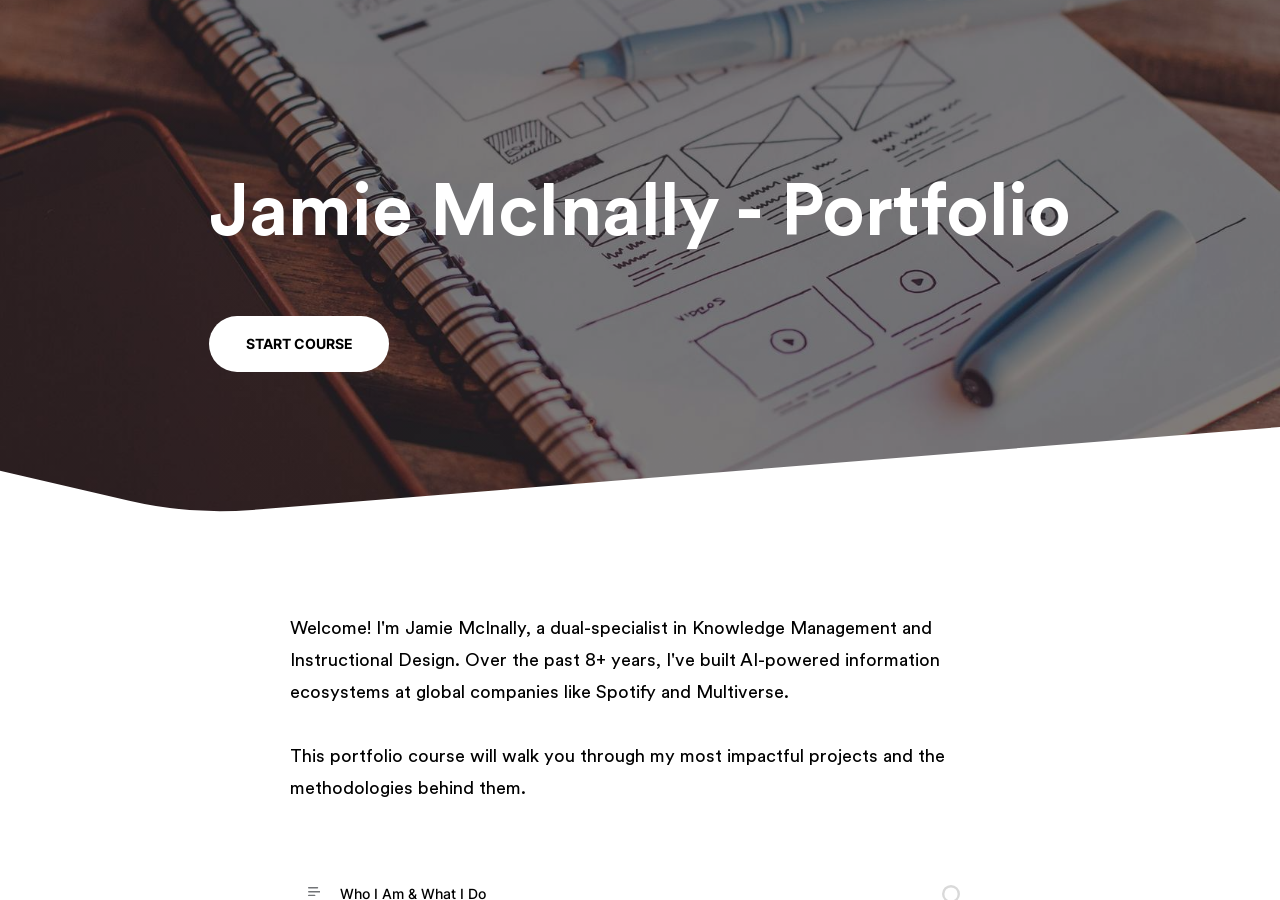
==== index.html @ 0e9d87c3 "Initial course upload" ====
<!DOCTYPE html>
<html lang="en" class="">
  <head>
    <meta http-equiv="X-UA-Compatible" content="IE=edge,chrome=1">
    <meta name="viewport" content="width=device-width, initial-scale=1">
    <meta charset="utf-8">

    <title>Jamie McInally - Portfolio</title>
    <script type="text/javascript" src="lib/lzwcompress.js"></script>

    <!-- Resize Hack -->
    <script type="text/javascript">
      window.resizeTo(screen.width, screen.height);
    </script>
    

    <script id="__ENTRY__" type="application/json">
      {".js":["rise/5131c7af.js"],".css":["sandbox/4adfab46.css"]}
    </script>

    <script id="__REMOTE_ENTRIES__" type="application/json">
      {"learn_distribution_frontend":{".js":["learn_dist/entry.js"]},"mondrian":{".js":["mondrian/entry.js"]}}
    </script>

    <script>
      (function() {
        const jsonp = {}
        const allowOutsideDriver = true

        function shouldLoad() {
          if(allowOutsideDriver)
            return true

          return window.location.protocol === 'file:'
            || (window !== window.parent && typeof window.parent.IsLmsPresent === 'function')
        }

        function loadModule(manifest) {
          const p = []

          if (manifest['.css'] != null) {
            for (var idx = 0; idx < manifest['.css'].length; idx++) {
              p.push(new Promise((resolve, reject) => {
                var link = document.createElement('link')
                link.onload = resolve
                link.onerror = reject
                link.rel = 'stylesheet'
                link.href = 'lib/' + manifest['.css'][idx]
                document.body.appendChild(link)
              }))
            }
          }

          if (manifest['.js'] != null) {
            for (var idx = 0; idx < manifest['.js'].length; idx++) {
              p.push(new Promise((resolve, reject) => {
                var script = document.createElement('script')
                script.onload = resolve
                script.onerror = reject
                script.src = 'lib/' + manifest['.js'][idx]
                document.body.appendChild(script)
              }))
            }
          }

          return Promise.all(p)
        }

        function deserialize(str) {
          const buffer = Uint8Array.from(atob(str), c => c.charCodeAt(0))
          const json = new TextDecoder().decode(buffer)
          const result = JSON.parse(json)
          return result
        }

        function __preventLoad() {
          let appDiv = document.getElementById('app')
          let errMsgSpan = document.createElement('span')
          let errMsgText = document.createTextNode('Error: Content launched outside of a supported LMS enviroment.')

          errMsgSpan.appendChild(errMsgText)
          appDiv.appendChild(errMsgSpan)

          throw new Error("Content launched outside of a supported LMS enviroment.")
        }

        function __loadEntry() {
          return loadModule(JSON.parse(document.getElementById('__ENTRY__').textContent))
        }

        function __loadRemoteEntry(name) {
          const manifest = JSON.parse(document.getElementById('__REMOTE_ENTRIES__').textContent)
          if (manifest[name] == null) throw new Error(`Missing manifest for remote entry "${name}".`)
          return loadModule(manifest[name])
        }

        async function __fetchCourse() {
          return Promise.resolve(deserialize("[base64]/[base64]/[base64]/IEFuIElMVCBpcyBiZXN0LjwvcD48cD48L3A+PHA+SXMgdGhlIHRvcGljIHNpbXBsZSwgYnV0IHdlIG5lZWQgaXQgdG8gYmUgaW50ZXJhY3RpdmU/[base64]/[base64]"))
        }

        window.__loadEntry = shouldLoad() ? __loadEntry : __preventLoad
        window.__loadRemoteEntry = __loadRemoteEntry
        window.__fetchCourse = __fetchCourse
      })()
    </script>
  </head>
  <body>
    <div id="app"></div>
    <script type="text/javascript">
  (function(root) {
    window.partnerContent = [];

    function isExport() {
      return true;
    }

    function resolvePath(path) {
      return ('assets/').concat(path);
    }

    function resolveFontPath(font) {
      return ('lib/fonts/').concat(font.key.split('/').reverse()[0]);
    }

    root.Runtime = {
      fetch: window.__fetchCourse,
      isExport: isExport,
      resolvePath: resolvePath,
      resolveFontPath: resolveFontPath
    };
  }(window));
</script>

    
    <script>__loadEntry()</script>

  </body>
</html>
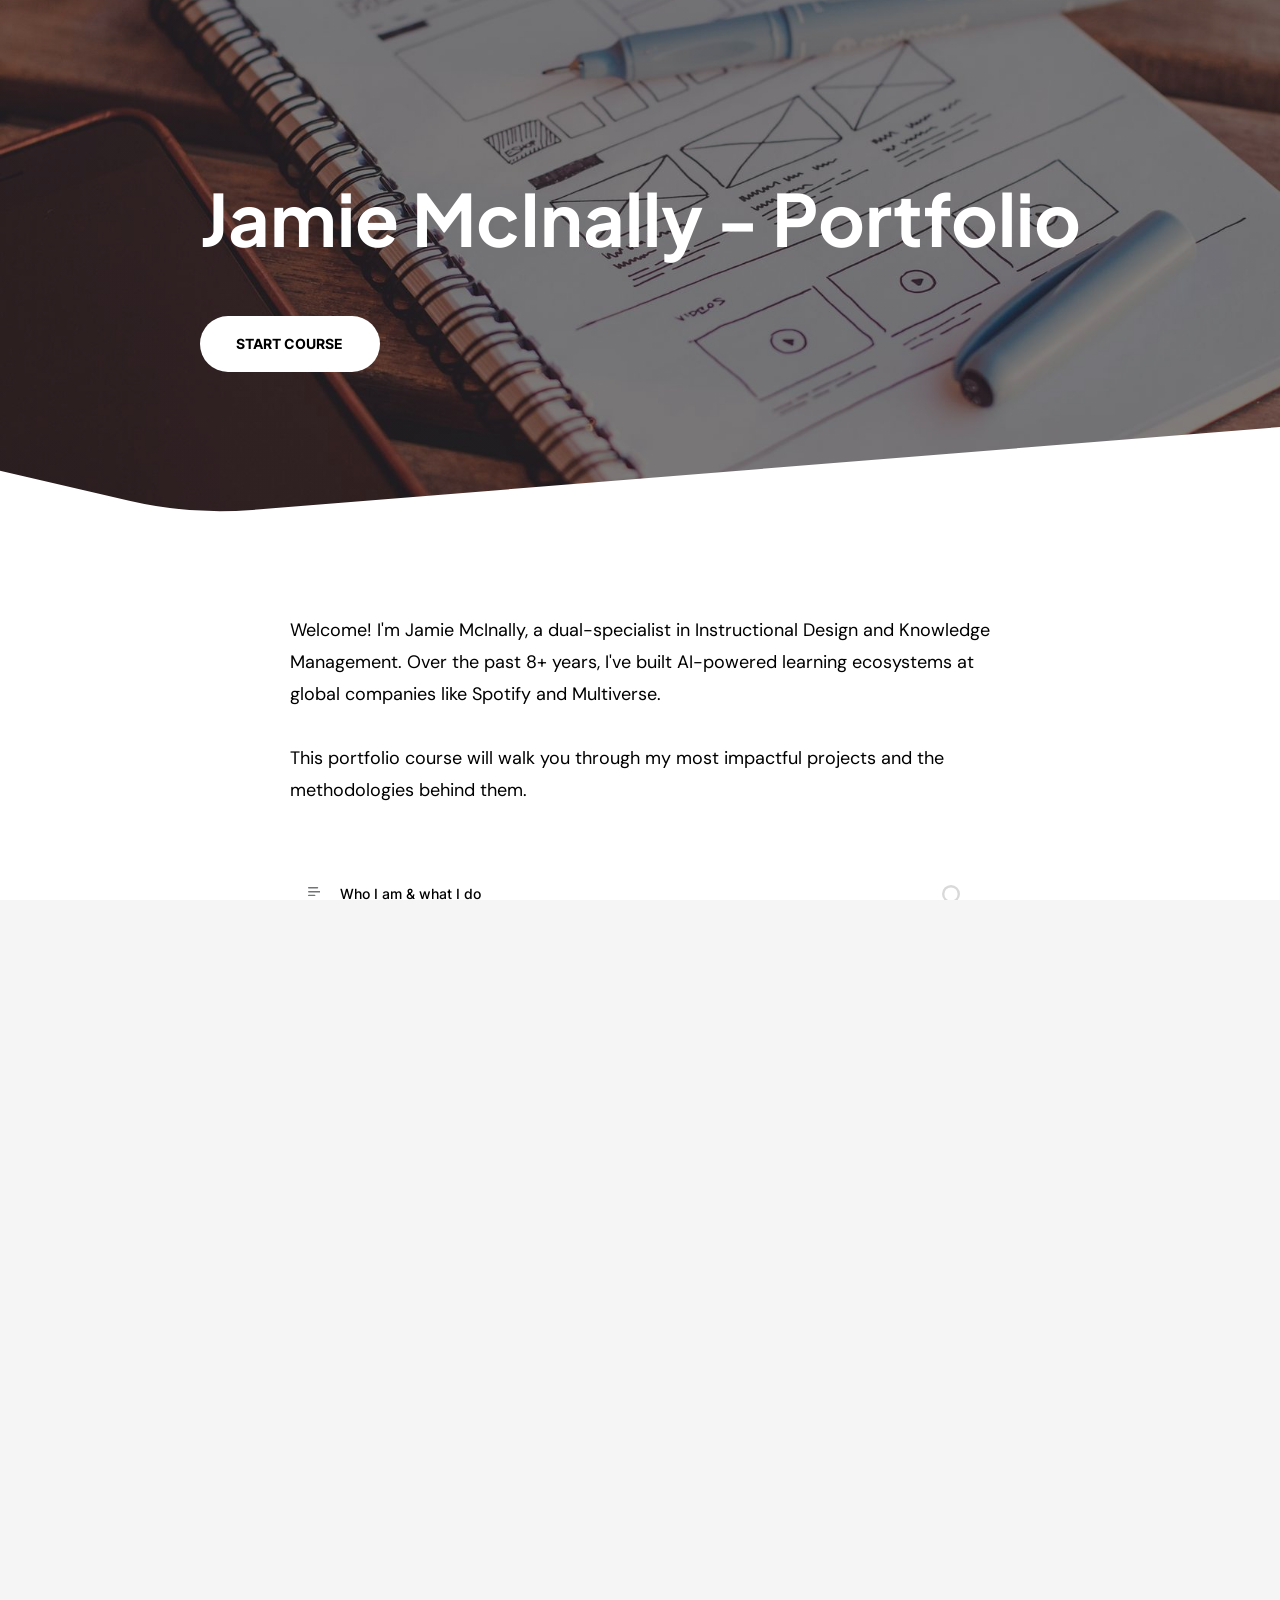
==== commit a26bab57: "Huge update" ====
--- a/index.html
+++ b/index.html
@@ -1,138 +1,29 @@
-<!DOCTYPE html>
-<html lang="en" class="">
+<!doctype html>
+<!-- 
+course package version: dZFE5QmO
+rise_frontend sha: fefe82bee16fb602da8425fad1713f0e124728c8
+learn_distribution_frontend sha: 5e69960931a77bb29e071b4e2230f7dd83dab11a
+mondrian sha: 61c2de206ac452634af1b1f515ff1442606437f8
+sandbox sha: 1a523bb51d71676bad2461acac398ab5ff49ea79
+ -->
+<html lang="en">
   <head>
-    <meta http-equiv="X-UA-Compatible" content="IE=edge,chrome=1">
-    <meta name="viewport" content="width=device-width, initial-scale=1">
     <meta charset="utf-8">
-
+    <meta name="viewport" content="width=device-width,initial-scale=1">
     <title>Jamie McInally - Portfolio</title>
-    <script type="text/javascript" src="lib/lzwcompress.js"></script>
-
-    <!-- Resize Hack -->
-    <script type="text/javascript">
-      window.resizeTo(screen.width, screen.height);
+    
+      <link rel="stylesheet" href="lib/sandbox/4adfab46.css">
+    
+    <script type="application/json" id="__CONFIG__">
+      {"remoteManifest":{"learn_distribution_frontend":{".js":["learn_dist/entry.js"]},"mondrian":{".js":["mondrian/entry.js"]}},"assetTargetPrefixes":{"media":"assets","font":"lib/fonts"}}
     </script>
-    
-
-    <script id="__ENTRY__" type="application/json">
-      {".js":["rise/5131c7af.js"],".css":["sandbox/4adfab46.css"]}
-    </script>
-
-    <script id="__REMOTE_ENTRIES__" type="application/json">
-      {"learn_distribution_frontend":{".js":["learn_dist/entry.js"]},"mondrian":{".js":["mondrian/entry.js"]}}
-    </script>
-
-    <script>
-      (function() {
-        const jsonp = {}
-        const allowOutsideDriver = true
-
-        function shouldLoad() {
-          if(allowOutsideDriver)
-            return true
-
-          return window.location.protocol === 'file:'
-            || (window !== window.parent && typeof window.parent.IsLmsPresent === 'function')
-        }
-
-        function loadModule(manifest) {
-          const p = []
-
-          if (manifest['.css'] != null) {
-            for (var idx = 0; idx < manifest['.css'].length; idx++) {
-              p.push(new Promise((resolve, reject) => {
-                var link = document.createElement('link')
-                link.onload = resolve
-                link.onerror = reject
-                link.rel = 'stylesheet'
-                link.href = 'lib/' + manifest['.css'][idx]
-                document.body.appendChild(link)
-              }))
-            }
-          }
-
-          if (manifest['.js'] != null) {
-            for (var idx = 0; idx < manifest['.js'].length; idx++) {
-              p.push(new Promise((resolve, reject) => {
-                var script = document.createElement('script')
-                script.onload = resolve
-                script.onerror = reject
-                script.src = 'lib/' + manifest['.js'][idx]
-                document.body.appendChild(script)
-              }))
-            }
-          }
-
-          return Promise.all(p)
-        }
-
-        function deserialize(str) {
-          const buffer = Uint8Array.from(atob(str), c => c.charCodeAt(0))
-          const json = new TextDecoder().decode(buffer)
-          const result = JSON.parse(json)
-          return result
-        }
-
-        function __preventLoad() {
-          let appDiv = document.getElementById('app')
-          let errMsgSpan = document.createElement('span')
-          let errMsgText = document.createTextNode('Error: Content launched outside of a supported LMS enviroment.')
-
-          errMsgSpan.appendChild(errMsgText)
-          appDiv.appendChild(errMsgSpan)
-
-          throw new Error("Content launched outside of a supported LMS enviroment.")
-        }
-
-        function __loadEntry() {
-          return loadModule(JSON.parse(document.getElementById('__ENTRY__').textContent))
-        }
-
-        function __loadRemoteEntry(name) {
-          const manifest = JSON.parse(document.getElementById('__REMOTE_ENTRIES__').textContent)
-          if (manifest[name] == null) throw new Error(`Missing manifest for remote entry "${name}".`)
-          return loadModule(manifest[name])
-        }
-
-        async function __fetchCourse() {
-          return Promise.resolve(deserialize("[base64]/[base64]/[base64]/IEFuIElMVCBpcyBiZXN0LjwvcD48cD48L3A+PHA+SXMgdGhlIHRvcGljIHNpbXBsZSwgYnV0IHdlIG5lZWQgaXQgdG8gYmUgaW50ZXJhY3RpdmU/[base64]/[base64]"))
-        }
-
-        window.__loadEntry = shouldLoad() ? __loadEntry : __preventLoad
-        window.__loadRemoteEntry = __loadRemoteEntry
-        window.__fetchCourse = __fetchCourse
-      })()
-    </script>
-  </head>
+  <script src="lib/dist/d81a059f.js"></script></head>
   <body>
     <div id="app"></div>
-    <script type="text/javascript">
-  (function(root) {
-    window.partnerContent = [];
-
-    function isExport() {
-      return true;
-    }
-
-    function resolvePath(path) {
-      return ('assets/').concat(path);
-    }
-
-    function resolveFontPath(font) {
-      return ('lib/fonts/').concat(font.key.split('/').reverse()[0]);
-    }
-
-    root.Runtime = {
-      fetch: window.__fetchCourse,
-      isExport: isExport,
-      resolvePath: resolvePath,
-      resolveFontPath: resolveFontPath
-    };
-  }(window));
-</script>
-
     
-    <script>__loadEntry()</script>
-
+      <script src="lib/rise/ea315216.js"></script>
+    
+      <script src="lib/sandbox/c77685df.js"></script>
+    
   </body>
 </html>
--- a/lib/sandbox/4adfab46.css
+++ b/lib/sandbox/4adfab46.css
@@ -0,0 +1,14 @@
+html,
+body {
+  height: 100%;
+  margin: 0;
+  padding: 0;
+}
+
+iframe {
+  border: none;
+  display: block;
+  height: 100%;
+  width: 100%;
+}
+
